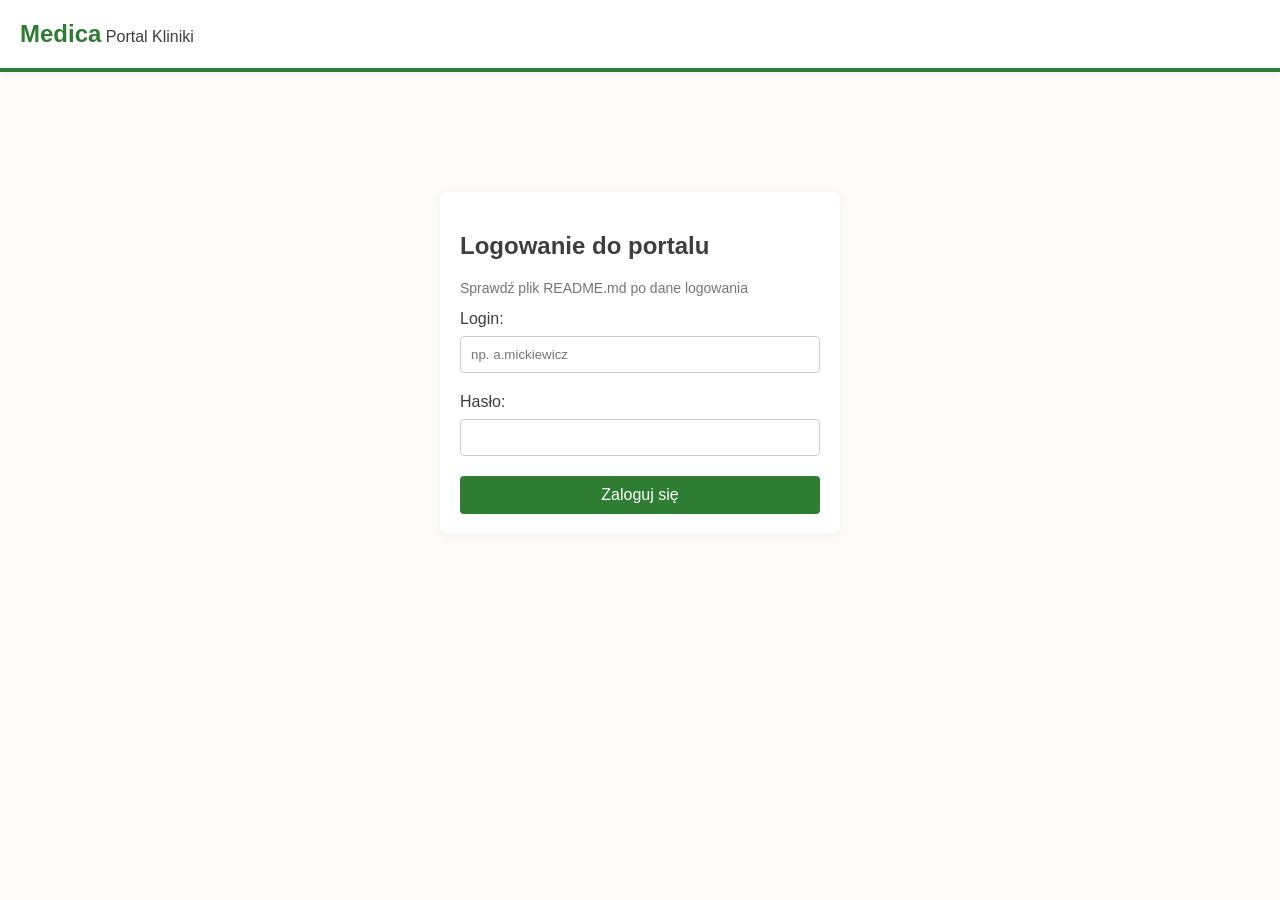
==== doctor.html @ 2a31a49c "Implement Medica Clinic Portal" ====
<!DOCTYPE html>
<html lang="pl">
<head>
    <meta charset="UTF-8">
    <meta name="viewport" content="width=device-width, initial-scale=1.0">
    <title>Medica - Panel Lekarza</title>
    <link rel="stylesheet" href="css/style.css">
</head>
<body>
    <header>
        <div class="logo"><span>Medica</span> Portal Kliniki</div>
        <div id="header-info"></div>
    </header>

    <div class="container">
        
        <div class="dashboard-grid">
            <div class="card">
                <h3>Twoje Wizyty</h3>
                <table class="data-table">
                    <thead>
                        <tr>
                            <th>Data</th>
                            <th>Pacjent</th>
                            <th>Status</th>
                        </tr>
                    </thead>
                    <tbody id="doc-appointments">
                        <!-- Loaded via JS -->
                    </tbody>
                </table>
            </div>

            <div class="card">
                <h3>Lista Pacjentów Kliniki</h3>
                <p style="font-size: 14px; color: var(--text-muted);">Aby uzyskać pełen dostęp do karty medycznej pacjenta, autoryzuj dostęp podając datę urodzenia.</p>
                
                <table class="data-table">
                    <thead>
                        <tr>
                            <th>Pacjent</th>
                            <th>Akcja</th>
                        </tr>
                    </thead>
                    <tbody id="doc-patients">
                        <!-- Loaded via JS -->
                    </tbody>
                </table>
            </div>
            
            <div class="card" style="grid-column: span 1;">
                 <h3>Zlecone Wyniki Badań (Moja autoryzacja)</h3>
                 <ul id="doc-results" style="padding-left: 20px; line-height: 1.6;"></ul>
            </div>
        </div>
    </div>

    <!-- Modal for DOB verification -->
    <div id="dob-modal" class="modal">
        <div class="modal-content">
            <h3>Weryfikacja tożsamości</h3>
            <p id="verify-patient-name" style="font-weight: bold;"></p>
            <p>Podaj datę urodzenia pacjenta, aby otworzyć kartę:</p>
            <input type="date" id="verify-dob">
            <p id="verify-error" class="error-msg hidden">Data urodzenia niezgodna!</p>
            <div style="display:flex; justify-content: space-between;">
                <button class="secondary" onclick="closeModal()">Anuluj</button>
                <button onclick="verifyAndOpen()">Otwórz Kartę</button>
            </div>
        </div>
    </div>

    <script src="js/data.js"></script>
    <script src="js/app.js"></script>
    <script>
        let selectedPatientId = null;

        document.addEventListener("DOMContentLoaded", () => {
            const user = JSON.parse(localStorage.getItem('medicaUser'));
            if (!user || user.role !== 'doctor') return;

            // My Appointments
            const myAppts = clinicData.appointments.filter(a => a.doctorId === user.id);
            const apptBody = document.getElementById('doc-appointments');
            myAppts.sort((a,b) => a.date.localeCompare(b.date));

            myAppts.forEach(appt => {
                const pat = getPatientData(appt.patientId);
                const isDone = appt.status === 'Zrealizowana';
                apptBody.innerHTML += `
                    <tr>
                        <td>${appt.date}</td>
                        <td>${pat.name}</td>
                        <td><span class="tag" style="background:${isDone ? '#E0E0E0' : 'var(--primary-light)'}; color: ${isDone ? '#757575' : '#1B5E20'}">${appt.status}</span></td>
                    </tr>
                `;
            });

            // Zlecone badania
            const myResults = clinicData.testResults.filter(t => t.doctorId === user.id);
            const resBody = document.getElementById('doc-results');
            if(myResults.length > 0){
                myResults.forEach(res => {
                    const pat = getPatientData(res.patientId);
                    resBody.innerHTML += `<li><strong>${pat.name}</strong> (${res.date} - ${res.name}): ${res.result}</li>`;
                });
            } else {
                resBody.innerHTML = `<li>Brak przypisanych badań</li>`;
            }


            // Patient List
            const patientsList = clinicData.users.filter(u => u.role === 'patient');
            const ptBody = document.getElementById('doc-patients');
            
            patientsList.forEach(pt => {
                ptBody.innerHTML += `
                    <tr>
                        <td>${pt.name}</td>
                        <td><button class="secondary" onclick="requestAccess('${pt.id}', '${pt.name}')">Wejdź w kartę</button></td>
                    </tr>
                `;
            });
        });

        function requestAccess(ptId, ptName) {
            selectedPatientId = ptId;
            document.getElementById('verify-patient-name').textContent = ptName;
            document.getElementById('verify-dob').value = '';
            document.getElementById('verify-error').classList.add('hidden');
            document.getElementById('dob-modal').style.display = 'block';
        }

        function closeModal() {
            document.getElementById('dob-modal').style.display = 'none';
            selectedPatientId = null;
        }

        function verifyAndOpen() {
            const inputDob = document.getElementById('verify-dob').value;
            const pt = getPatientData(selectedPatientId);
            
            if (pt && pt.dob === inputDob) {
                // Success
                localStorage.setItem('activePatientId', selectedPatientId);
                window.location.href = 'doctor_patient_view.html';
            } else {
                document.getElementById('verify-error').classList.remove('hidden');
            }
        }
    </script>
</body>
</html>
---- css/style.css ----
:root {
    --bg-color: #FDFBF7; /* Beige background */
    --card-bg: #FFFFFF;
    --primary-color: #2E7D32; /* Green accent */
    --primary-light: #A5D6A7;
    --text-main: #3E3E3E;
    --text-muted: #757575;
    --border-color: #E0E0E0;
    --danger: #D32F2F;
}

body {
    font-family: 'Segoe UI', Tahoma, Geneva, Verdana, sans-serif;
    background-color: var(--bg-color);
    color: var(--text-main);
    margin: 0;
    padding: 0;
}

.container {
    max-width: 1200px;
    margin: 0 auto;
    padding: 20px;
}

header {
    background-color: var(--card-bg);
    padding: 20px;
    box-shadow: 0 2px 4px rgba(0,0,0,0.05);
    display: flex;
    justify-content: space-between;
    align-items: center;
    border-bottom: 4px solid var(--primary-color);
}

.logo span {
    color: var(--primary-color);
    font-weight: bold;
    font-size: 24px;
}

button {
    background-color: var(--primary-color);
    color: white;
    border: none;
    padding: 10px 20px;
    border-radius: 4px;
    cursor: pointer;
    font-size: 16px;
    transition: background-color 0.2s;
}

button:hover {
    background-color: #1B5E20;
}

button.secondary {
    background-color: transparent;
    color: var(--primary-color);
    border: 1px solid var(--primary-color);
}

button.secondary:hover {
    background-color: var(--primary-light);
    color: #1B5E20;
}

.card {
    background: var(--card-bg);
    border-radius: 8px;
    padding: 20px;
    margin-bottom: 20px;
    box-shadow: 0 2px 8px rgba(0,0,0,0.05);
}

input[type="text"], input[type="password"], input[type="date"] {
    width: 100%;
    padding: 10px;
    margin: 8px 0 20px 0;
    display: inline-block;
    border: 1px solid #ccc;
    border-radius: 4px;
    box-sizing: border-box;
    font-family: inherit;
}

.login-container {
    max-width: 400px;
    margin: 100px auto;
}

.dashboard-grid {
    display: grid;
    grid-template-columns: 1fr 1fr;
    gap: 20px;
}

@media (max-width: 768px) {
    .dashboard-grid {
        grid-template-columns: 1fr;
    }
}

.data-table {
    width: 100%;
    border-collapse: collapse;
}

.data-table th, .data-table td {
    border-bottom: 1px solid var(--border-color);
    padding: 12px 8px;
    text-align: left;
}

.data-table th {
    color: var(--text-muted);
    font-weight: 500;
}

.tag {
    display: inline-block;
    padding: 4px 8px;
    border-radius: 12px;
    font-size: 12px;
    background: var(--primary-light);
    color: #1B5E20;
}

.hidden {
    display: none !important;
}

.error-msg {
    color: var(--danger);
    margin-bottom: 10px;
    font-size: 14px;
}

/* Modal for DOCTOR */
.modal {
    display: none; 
    position: fixed; 
    z-index: 10; 
    left: 0;
    top: 0;
    width: 100%; 
    height: 100%; 
    background-color: rgba(0,0,0,0.4); 
}

.modal-content {
    background-color: var(--card-bg);
    margin: 15% auto; 
    padding: 20px;
    border: 1px solid #888;
    width: 300px;
    border-radius: 8px;
}
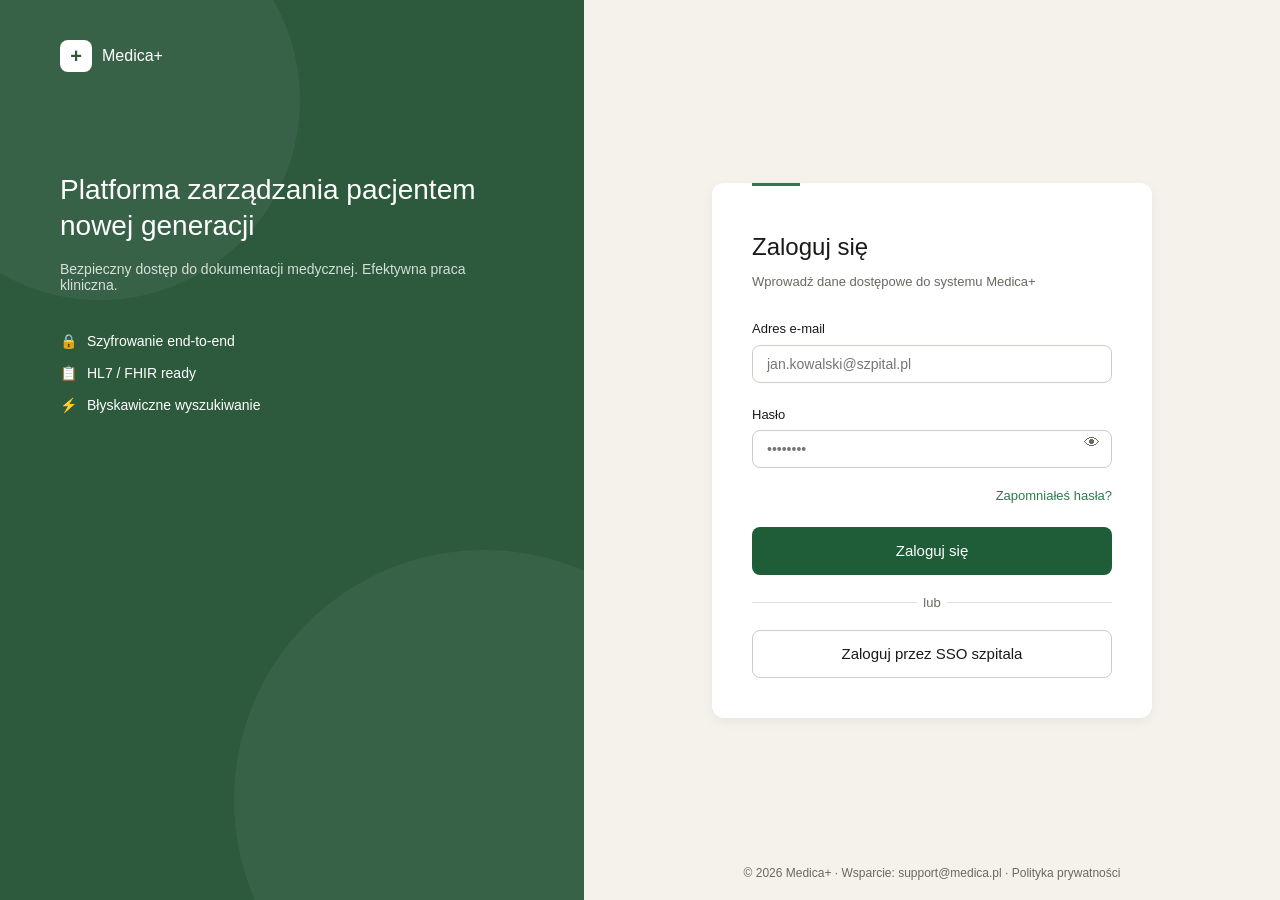
==== commit 239a0bc1: "Implement Screens 2 and 3 layout on patient and doctor pages" ====
--- a/doctor.html
+++ b/doctor.html
@@ -7,65 +7,90 @@
     <link rel="stylesheet" href="css/style.css">
 </head>
 <body>
-    <header>
-        <div class="logo"><span>Medica</span> Portal Kliniki</div>
-        <div id="header-info"></div>
-    </header>
+    <nav class="top-nav">
+        <div class="logo"><span class="box">M</span> Medica</div>
+        <div class="nav-links">
+            <a href="#" class="active">Pulpit lekarza</a>
+            <a href="#">Pacjenci</a>
+            <a href="#">Wizyty</a>
+        </div>
+        <div class="user-profile">
+            <div class="avatar">L</div>
+            <span id="header-info"></span>
+            <button class="secondary" style="padding: 6px 12px; margin-left: 15px;" onclick="logout()">Wyloguj</button>
+        </div>
+    </nav>
 
-    <div class="container">
-        
-        <div class="dashboard-grid">
-            <div class="card">
-                <h3>Twoje Wizyty</h3>
-                <table class="data-table">
-                    <thead>
-                        <tr>
-                            <th>Data</th>
-                            <th>Pacjent</th>
-                            <th>Status</th>
-                        </tr>
-                    </thead>
-                    <tbody id="doc-appointments">
-                        <!-- Loaded via JS -->
-                    </tbody>
-                </table>
-            </div>
+    <div class="layout-wrapper">
+        <aside class="sidebar">
+            <a class="sidebar-item active">Przegląd główny</a>
+            <a class="sidebar-item">Mój kalendarz</a>
+            <a class="sidebar-item">Zlecenia badań</a>
+            <a class="sidebar-item">Wiadomości</a>
+        </aside>
 
-            <div class="card">
-                <h3>Lista Pacjentów Kliniki</h3>
-                <p style="font-size: 14px; color: var(--text-muted);">Aby uzyskać pełen dostęp do karty medycznej pacjenta, autoryzuj dostęp podając datę urodzenia.</p>
-                
-                <table class="data-table">
-                    <thead>
-                        <tr>
-                            <th>Pacjent</th>
-                            <th>Akcja</th>
-                        </tr>
-                    </thead>
-                    <tbody id="doc-patients">
-                        <!-- Loaded via JS -->
-                    </tbody>
-                </table>
+        <main class="main-content">
+            <div class="patient-header" style="margin-bottom: 30px;">
+                <div>
+                    <h2 style="margin:0 0 5px 0;">Witaj w portalu, Dr. <span id="doctor-name"></span></h2>
+                    <p style="margin:0; color:var(--medica-text-secondary); font-size:14px;">Masz dzisiaj zaplanowane wizyty. Poniżej znajduje się lista twoich pacjentów.</p>
+                </div>
             </div>
             
-            <div class="card" style="grid-column: span 1;">
-                 <h3>Zlecone Wyniki Badań (Moja autoryzacja)</h3>
-                 <ul id="doc-results" style="padding-left: 20px; line-height: 1.6;"></ul>
+            <div class="dashboard-grid">
+                <div class="card">
+                    <h3>Twoje dzisiejsze wizyty</h3>
+                    <table class="data-table">
+                        <thead>
+                            <tr>
+                                <th>Godzina / Data</th>
+                                <th>Pacjent</th>
+                                <th>Status</th>
+                            </tr>
+                        </thead>
+                        <tbody id="doc-appointments">
+                            <!-- Loaded via JS -->
+                        </tbody>
+                    </table>
+                </div>
+
+                <div class="card">
+                    <h3>Lista Pacjentów Kliniki</h3>
+                    <p style="font-size: 13px; color: var(--medica-text-secondary); margin-bottom: 15px;">Aby uzyskać pełen dostęp do karty, autoryzuj dostęp podając datę urodzenia.</p>
+                    
+                    <table class="data-table">
+                        <thead>
+                            <tr>
+                                <th>Pacjent</th>
+                                <th>ID Pacjenta</th>
+                                <th>Akcja</th>
+                            </tr>
+                        </thead>
+                        <tbody id="doc-patients">
+                            <!-- Loaded via JS -->
+                        </tbody>
+                    </table>
+                </div>
+                
+                <div class="card" style="grid-column: span 1;">
+                     <h3>Zlecone Wyniki Badań</h3>
+                     <ul id="doc-results" style="padding-left: 20px; line-height: 1.6; font-size: 14px;"></ul>
+                </div>
             </div>
-        </div>
+        </main>
     </div>
 
     <!-- Modal for DOB verification -->
     <div id="dob-modal" class="modal">
         <div class="modal-content">
-            <h3>Weryfikacja tożsamości</h3>
-            <p id="verify-patient-name" style="font-weight: bold;"></p>
-            <p>Podaj datę urodzenia pacjenta, aby otworzyć kartę:</p>
+            <h3 style="margin-top:0;">Weryfikacja tożsamości</h3>
+            <p id="verify-patient-name" style="font-weight: 500; font-size: 16px; margin: 15px 0 5px 0;"></p>
+            <p style="font-size: 13px; color: var(--medica-text-secondary); margin-bottom: 15px;">Podaj datę urodzenia pacjenta (RRRR-MM-DD), aby otworzyć kartę medyczną:</p>
             <input type="date" id="verify-dob">
             <p id="verify-error" class="error-msg hidden">Data urodzenia niezgodna!</p>
-            <div style="display:flex; justify-content: space-between;">
+            <div style="display:flex; justify-content: space-between; margin-top: 20px;">
                 <button class="secondary" onclick="closeModal()">Anuluj</button>
-                <button onclick="verifyAndOpen()">Otwórz Kartę</button>
+                <button onclick="verifyAndOpen()">Autoryzuj</button>
             </div>
         </div>
     </div>
@@ -77,7 +102,14 @@
 
         document.addEventListener("DOMContentLoaded", () => {
             const user = JSON.parse(localStorage.getItem('medicaUser'));
-            if (!user || user.role !== 'doctor') return;
+            if (!user || user.role !== 'doctor') {
+                window.location.href = 'index.html';
+                return;
+            }
+
+            document.getElementById('header-info').textContent = user.name;
+            const docNameEl = document.getElementById('doctor-name');
+            if (docNameEl) docNameEl.textContent = user.name.split(' ').slice(1).join(' '); // just last name
 
             // My Appointments
             const myAppts = clinicData.appointments.filter(a => a.doctorId === user.id);
@@ -90,44 +122,48 @@
                 apptBody.innerHTML += `
                     <tr>
                         <td>${appt.date}</td>
-                        <td>${pat.name}</td>
-                        <td><span class="tag" style="background:${isDone ? '#E0E0E0' : 'var(--primary-light)'}; color: ${isDone ? '#757575' : '#1B5E20'}">${appt.status}</span></td>
+                        <td style="font-weight: 500;">${pat.name}</td>
+                        <td><span class="badge ${isDone ? 'badge-gray' : 'badge-green'}">${appt.status}</span></td>
                     </tr>
                 `;
             });
 
             // Zlecone badania
             const myResults = clinicData.testResults.filter(t => t.doctorId === user.id);
-            const resBody = document.getElementById('doc-results');
-            if(myResults.length > 0){
+            const resList = document.getElementById('doc-results');
+            if(myResults.length > 0) {
                 myResults.forEach(res => {
                     const pat = getPatientData(res.patientId);
-                    resBody.innerHTML += `<li><strong>${pat.name}</strong> (${res.date} - ${res.name}): ${res.result}</li>`;
+                    resList.innerHTML += `<li style="margin-bottom: 8px;"><strong>${pat.name}</strong> - ${res.name}: <span style="color:var(--medica-text-secondary);">${res.result}</span></li>`;
                 });
             } else {
-                resBody.innerHTML = `<li>Brak przypisanych badań</li>`;
+                resList.innerHTML = `<li style="color:var(--medica-text-secondary);">Brak zleconych wyników.</li>`;
             }
 
-
-            // Patient List
-            const patientsList = clinicData.users.filter(u => u.role === 'patient');
-            const ptBody = document.getElementById('doc-patients');
-            
-            patientsList.forEach(pt => {
-                ptBody.innerHTML += `
+            // All Patients (with modal trigger)
+            const patBody = document.getElementById('doc-patients');
+            clinicData.patients.forEach(p => {
+                patBody.innerHTML += `
                     <tr>
-                        <td>${pt.name}</td>
-                        <td><button class="secondary" onclick="requestAccess('${pt.id}', '${pt.name}')">Wejdź w kartę</button></td>
+                        <td style="font-weight: 500;">${p.name}</td>
+                        <td style="color:var(--medica-text-secondary);">${p.id}</td>
+                        <td><button class="secondary" style="padding: 6px 12px;" onclick="openVerifyModal('${p.id}', '${p.name}')">Otwórz kartę</button></td>
                     </tr>
                 `;
             });
+
+            // Update avatar initials
+            const avatar = document.querySelector('.avatar');
+            if (avatar) {
+                avatar.textContent = user.name.split(' ').map(n=>n[0]).join('').substring(0,2);
+            }
         });
 
-        function requestAccess(ptId, ptName) {
-            selectedPatientId = ptId;
-            document.getElementById('verify-patient-name').textContent = ptName;
+        function openVerifyModal(pId, pName) {
+            selectedPatientId = pId;
+            document.getElementById('verify-patient-name').textContent = pName;
+            document.getElementById('verify-error').classList.add('hidden');
             document.getElementById('verify-dob').value = '';
-            document.getElementById('verify-error').classList.add('hidden');
             document.getElementById('dob-modal').style.display = 'block';
         }
 
@@ -137,17 +173,16 @@
         }
 
         function verifyAndOpen() {
-            const inputDob = document.getElementById('verify-dob').value;
-            const pt = getPatientData(selectedPatientId);
+            const dateVal = document.getElementById('verify-dob').value;
+            const pat = getPatientData(selectedPatientId);
             
-            if (pt && pt.dob === inputDob) {
-                // Success
-                localStorage.setItem('activePatientId', selectedPatientId);
-                window.location.href = 'doctor_patient_view.html';
+            if (pat && pat.dob === dateVal) {
+                closeModal();
+                window.location.href = \`doctor_patient_view.html?patId=\${selectedPatientId}\`;
             } else {
                 document.getElementById('verify-error').classList.remove('hidden');
             }
         }
     </script>
 </body>
-</html>+</html>
--- a/css/style.css
+++ b/css/style.css
@@ -1,18 +1,26 @@
 :root {
-    --bg-color: #FDFBF7; /* Beige background */
-    --card-bg: #FFFFFF;
-    --primary-color: #2E7D32; /* Green accent */
-    --primary-light: #A5D6A7;
-    --text-main: #3E3E3E;
-    --text-muted: #757575;
-    --border-color: #E0E0E0;
-    --danger: #D32F2F;
+    --medica-green-dark: #1F5C38;   
+    --medica-green-mid: #2D7A4F;    
+    --medica-green-light: #E8F5EE;  
+    --medica-green-text: #1B5E35;   
+    --medica-sidebar-bg: #FFFFFF;
+    --medica-page-bg: #F5F2EC;      
+    --medica-card-bg: #FFFFFF;
+    --medica-border: #E0DDD6;       
+    --medica-text-primary: #1A1A18;
+    --medica-text-secondary: #6B6860;
+    --medica-amber-bg: #FFF3E0;
+    --medica-amber-text: #B45309;
+    --medica-red-bg: #FEE2E2;
+    --medica-red-text: #991B1B;
+    
+    --bg-color: var(--medica-page-bg);
 }
 
 body {
     font-family: 'Segoe UI', Tahoma, Geneva, Verdana, sans-serif;
     background-color: var(--bg-color);
-    color: var(--text-main);
+    color: var(--medica-text-primary);
     margin: 0;
     padding: 0;
 }
@@ -23,107 +31,232 @@
     padding: 20px;
 }
 
-header {
-    background-color: var(--card-bg);
-    padding: 20px;
-    box-shadow: 0 2px 4px rgba(0,0,0,0.05);
-    display: flex;
-    justify-content: space-between;
-    align-items: center;
-    border-bottom: 4px solid var(--primary-color);
-}
-
-.logo span {
-    color: var(--primary-color);
-    font-weight: bold;
-    font-size: 24px;
+/* Base components */
+a {
+    color: var(--medica-green-mid);
+    text-decoration: none;
+}
+a:hover {
+    text-decoration: underline;
 }
 
 button {
-    background-color: var(--primary-color);
+    background-color: var(--medica-green-dark);
     color: white;
     border: none;
     padding: 10px 20px;
-    border-radius: 4px;
+    border-radius: 8px;
     cursor: pointer;
-    font-size: 16px;
-    transition: background-color 0.2s;
+    font-size: 14px;
+    font-weight: 500;
+    transition: background-color 0.2s, color 0.2s;
 }
 
 button:hover {
-    background-color: #1B5E20;
+    background-color: #16462A;
 }
 
 button.secondary {
     background-color: transparent;
-    color: var(--primary-color);
-    border: 1px solid var(--primary-color);
+    color: var(--medica-text-primary);
+    border: 1px solid var(--medica-border);
 }
 
 button.secondary:hover {
-    background-color: var(--primary-light);
-    color: #1B5E20;
+    background-color: #F9F9F9;
 }
 
 .card {
-    background: var(--card-bg);
+    background: var(--medica-card-bg);
     border-radius: 8px;
     padding: 20px;
     margin-bottom: 20px;
-    box-shadow: 0 2px 8px rgba(0,0,0,0.05);
+    box-shadow: 0 1px 3px rgba(0,0,0,0.05);
+    border: 1px solid var(--medica-border);
 }
 
 input[type="text"], input[type="password"], input[type="date"] {
     width: 100%;
-    padding: 10px;
+    padding: 10px 14px;
     margin: 8px 0 20px 0;
     display: inline-block;
-    border: 1px solid #ccc;
-    border-radius: 4px;
+    border: 1px solid #D0CCC4;
+    border-radius: 8px;
     box-sizing: border-box;
     font-family: inherit;
-}
-
-.login-container {
-    max-width: 400px;
-    margin: 100px auto;
-}
-
-.dashboard-grid {
-    display: grid;
-    grid-template-columns: 1fr 1fr;
-    gap: 20px;
-}
-
-@media (max-width: 768px) {
-    .dashboard-grid {
-        grid-template-columns: 1fr;
-    }
-}
-
+    font-size: 14px;
+}
+
+input:focus {
+    outline: none;
+    border-color: var(--medica-green-mid);
+}
+
+/* Custom Nav Header */
+.top-nav {
+    background-color: #FFFFFF;
+    border-bottom: 1px solid var(--medica-border);
+    height: 60px;
+    display: flex;
+    justify-content: space-between;
+    align-items: center;
+    padding: 0 24px;
+}
+
+.top-nav .logo {
+    display: flex;
+    align-items: center;
+    font-weight: 500;
+    font-size: 18px;
+}
+
+.top-nav .logo span.box {
+    display: inline-flex;
+    align-items: center;
+    justify-content: center;
+    width: 28px; height: 28px;
+    background: var(--medica-green-mid);
+    color: white;
+    border-radius: 6px;
+    margin-right: 10px;
+    font-weight: 600;
+}
+
+.top-nav .nav-links {
+    display: flex;
+    gap: 30px;
+}
+
+.top-nav .nav-links a {
+    color: var(--medica-text-secondary);
+    font-size: 14px;
+    padding: 20px 0;
+    text-decoration: none;
+}
+
+.top-nav .nav-links a.active {
+    color: var(--medica-text-primary);
+    border-bottom: 2px solid var(--medica-green-mid);
+    font-weight: 500;
+}
+
+.top-nav .user-profile {
+    display: flex;
+    align-items: center;
+    gap: 12px;
+    font-size: 14px;
+    font-weight: 500;
+}
+
+.top-nav .avatar {
+    width: 32px;
+    height: 32px;
+    border-radius: 50%;
+    background-color: var(--medica-green-light);
+    color: var(--medica-green-text);
+    display: flex;
+    align-items: center;
+    justify-content: center;
+    font-size: 12px;
+}
+
+/* Layout Setup */
+.layout-wrapper {
+    display: flex;
+    min-height: calc(100vh - 60px);
+}
+
+.sidebar {
+    width: 220px;
+    background: var(--medica-sidebar-bg);
+    border-right: 1px solid var(--medica-border);
+    padding: 20px 10px;
+}
+
+.sidebar-item {
+    display: flex;
+    align-items: center;
+    height: 40px;
+    padding-left: 16px;
+    margin-bottom: 4px;
+    border-radius: 8px;
+    color: var(--medica-text-secondary);
+    font-size: 14px;
+    cursor: pointer;
+    text-decoration: none;
+}
+
+.sidebar-item:hover {
+    background-color: #F9F9F9;
+}
+
+.sidebar-item.active {
+    background-color: var(--medica-green-light);
+    color: var(--medica-green-text);
+    font-weight: 500;
+}
+
+.sidebar-item.active::before {
+    content: "•";
+    color: var(--medica-green-mid);
+    font-size: 20px;
+    margin-right: 8px;
+}
+
+.main-content {
+    flex: 1;
+    padding: 24px 32px;
+}
+
+/* Data tables */
 .data-table {
     width: 100%;
     border-collapse: collapse;
 }
 
 .data-table th, .data-table td {
-    border-bottom: 1px solid var(--border-color);
-    padding: 12px 8px;
+    border-bottom: 1px solid var(--medica-border);
+    padding: 12px 10px;
     text-align: left;
+    font-size: 14px;
 }
 
 .data-table th {
-    color: var(--text-muted);
-    font-weight: 500;
-}
-
-.tag {
+    color: var(--medica-text-secondary);
+    font-weight: 500;
+    text-transform: uppercase;
+    font-size: 12px;
+}
+
+.data-table tbody tr:hover {
+    background-color: #FAFAFA;
+}
+
+/* Badges / Tags */
+.badge {
     display: inline-block;
-    padding: 4px 8px;
+    padding: 4px 10px;
     border-radius: 12px;
     font-size: 12px;
-    background: var(--primary-light);
-    color: #1B5E20;
+    font-weight: 500;
+}
+
+.badge-green { background: var(--medica-green-light); color: var(--medica-green-text); }
+.badge-amber { background: var(--medica-amber-bg); color: var(--medica-amber-text); }
+.badge-red { background: var(--medica-red-bg); color: var(--medica-red-text); }
+.badge-gray { background: #F3F4F6; color: #4B5563; }
+.badge-blue { background: #EFF6FF; color: #1D4ED8; }
+.badge-purple { background: #F3E8FF; color: #6D28D9; }
+
+.badge-icd {
+    background: var(--medica-green-light);
+    color: var(--medica-green-text);
+    font-family: monospace;
+    font-size: 12px;
+    border-radius: 6px;
+    padding: 4px 8px;
+    min-width: 40px;
+    text-align: center;
 }
 
 .hidden {
@@ -131,10 +264,274 @@
 }
 
 .error-msg {
-    color: var(--danger);
-    margin-bottom: 10px;
-    font-size: 14px;
-}
+    color: var(--medica-red-text);
+    background: var(--medica-red-bg);
+    padding: 10px;
+    border-radius: 6px;
+    margin-bottom: 15px;
+    font-size: 13px;
+}
+
+/* Login Split Screen */
+.split-screen {
+    display: flex;
+    height: 100vh;
+}
+
+.split-left {
+    width: 40%;
+    background-color: #2D5A3D;
+    color: white;
+    padding: 40px 60px;
+    position: relative;
+    overflow: hidden;
+}
+
+.split-left .bg-circle {
+    position: absolute;
+    border-radius: 50%;
+    background: rgba(255,255,255,0.05);
+}
+.split-left .c1 { width: 400px; height: 400px; top: -100px; left: -100px; }
+.split-left .c2 { width: 500px; height: 500px; bottom: -150px; right: -150px; }
+
+.split-left-content {
+    position: relative;
+    z-index: 2;
+    margin-top: 100px;
+}
+
+.split-left-content h1 {
+    font-size: 28px;
+    font-weight: 500;
+    line-height: 1.3;
+    margin-bottom: 16px;
+}
+
+.split-left-content p {
+    font-size: 14px;
+    opacity: 0.8;
+    margin-bottom: 40px;
+}
+
+.feature-list {
+    list-style: none;
+    padding: 0;
+}
+.feature-list li {
+    font-size: 14px;
+    margin-bottom: 16px;
+    display: flex;
+    align-items: center;
+    gap: 10px;
+}
+
+.split-right {
+    width: 60%;
+    background-color: var(--medica-page-bg);
+    display: flex;
+    flex-direction: column;
+    align-items: center;
+    justify-content: center;
+    position: relative;
+}
+
+.login-card {
+    background: white;
+    border-radius: 12px;
+    padding: 40px;
+    width: 360px;
+    box-shadow: 0 4px 12px rgba(0,0,0,0.05);
+    position: relative;
+}
+
+.login-accent-bar {
+    width: 48px;
+    height: 3px;
+    background: var(--medica-green-mid);
+    position: absolute;
+    top: 0;
+    left: 40px;
+}
+
+.login-card h2 {
+    font-weight: 500;
+    font-size: 24px;
+    margin: 10px 0 5px 0;
+}
+.login-card p.subtitle {
+    font-size: 13px;
+    color: var(--medica-text-secondary);
+    margin-bottom: 30px;
+}
+
+.login-footer {
+    position: absolute;
+    bottom: 20px;
+    font-size: 12px;
+    color: var(--medica-text-secondary);
+}
+
+.separator {
+    display: flex;
+    align-items: center;
+    text-align: center;
+    color: var(--medica-text-secondary);
+    font-size: 13px;
+    margin: 20px 0;
+}
+
+.separator::before, .separator::after {
+    content: '';
+    flex: 1;
+    border-bottom: 1px solid var(--medica-border);
+}
+.separator:not(:empty)::before { margin-right: .5em; }
+.separator:not(:empty)::after { margin-left: .5em; }
+
+/* Patient Header */
+.patient-header {
+    display: flex;
+    justify-content: space-between;
+    background: white;
+    padding: 24px;
+    border-radius: 8px;
+    border: 1px solid var(--medica-border);
+    margin-bottom: 24px;
+}
+
+.ph-left {
+    display: flex;
+    gap: 20px;
+}
+
+.ph-avatar {
+    width: 52px;
+    height: 52px;
+    border-radius: 50%;
+    background: #E5E7EB;
+    display: flex;
+    align-items: center;
+    justify-content: center;
+    font-size: 18px;
+    font-weight: 500;
+    color: #4B5563;
+}
+
+.ph-info h2 {
+    margin: 0 0 8px 0;
+    font-size: 22px;
+    font-weight: 500;
+}
+
+.ph-meta {
+    font-size: 13px;
+    color: var(--medica-text-secondary);
+    margin-bottom: 6px;
+    display: flex;
+    align-items: center;
+    gap: 8px;
+}
+
+.ph-tags {
+    margin-top: 12px;
+    display: flex;
+    gap: 8px;
+}
+
+.ph-right {
+    display: flex;
+    flex-direction: column;
+    gap: 10px;
+    min-width: 140px;
+}
+
+/* Metric Cards */
+.metrics-grid {
+    display: grid;
+    grid-template-columns: repeat(4, 1fr);
+    gap: 20px;
+    margin-bottom: 24px;
+}
+
+.metric-card {
+    background: white;
+    padding: 16px;
+    border-radius: 8px;
+    border: 1px solid var(--medica-border);
+}
+
+.metric-val {
+    font-size: 32px;
+    font-weight: 500;
+    margin-bottom: 4px;
+}
+
+.metric-label {
+    font-size: 13px;
+    color: var(--medica-text-secondary);
+}
+
+/* Vitals Grid */
+.vitals-grid {
+    display: grid;
+    grid-template-columns: 1fr 1fr;
+    gap: 16px;
+    margin-top: 16px;
+}
+
+.vital-item {
+    display: flex;
+    align-items: flex-start;
+    gap: 8px;
+}
+
+.vital-dot {
+    width: 8px; height: 8px;
+    border-radius: 50%;
+    margin-top: 8px;
+}
+.dot-yellow { background: #F59E0B; }
+.dot-green { background: #10B981; }
+
+.vital-info .val {
+    font-size: 28px;
+    font-weight: 500;
+    line-height: 1;
+}
+
+.vital-info .unit {
+    font-size: 13px;
+    color: var(--medica-text-secondary);
+    margin-top: 4px;
+}
+
+.allergy-row {
+    background: var(--medica-amber-bg);
+    color: var(--medica-amber-text);
+    padding: 12px;
+    border-radius: 6px;
+    margin-bottom: 8px;
+    font-size: 14px;
+    display: flex;
+    align-items: center;
+    gap: 8px;
+}
+
+/* Section headers */
+.section-header {
+    display: flex;
+    justify-content: space-between;
+    align-items: center;
+    margin-bottom: 16px;
+}
+
+.section-header h3 {
+    margin: 0;
+    font-weight: 500;
+    font-size: 16px;
+}
+
 
 /* Modal for DOCTOR */
 .modal {
@@ -149,10 +546,48 @@
 }
 
 .modal-content {
-    background-color: var(--card-bg);
+    background-color: var(--medica-card-bg);
     margin: 15% auto; 
     padding: 20px;
     border: 1px solid #888;
     width: 300px;
     border-radius: 8px;
 }
+
+/* ====== LEGACY CLASSES FOR DOCTOR.HTML AND PATIENT.HTML ====== */
+header {
+    background-color: var(--medica-card-bg);
+    padding: 20px;
+    box-shadow: 0 2px 4px rgba(0,0,0,0.05);
+    display: flex;
+    justify-content: space-between;
+    align-items: center;
+    border-bottom: 4px solid var(--medica-green-mid);
+}
+
+header .logo span {
+    color: var(--medica-green-mid);
+    font-weight: bold;
+    font-size: 24px;
+}
+
+.dashboard-grid {
+    display: grid;
+    grid-template-columns: 1fr 1fr;
+    gap: 20px;
+}
+
+@media (max-width: 768px) {
+    .dashboard-grid {
+        grid-template-columns: 1fr;
+    }
+}
+
+.tag {
+    display: inline-block;
+    padding: 4px 8px;
+    border-radius: 12px;
+    font-size: 12px;
+    background: var(--medica-green-light);
+    color: var(--medica-green-text);
+}
